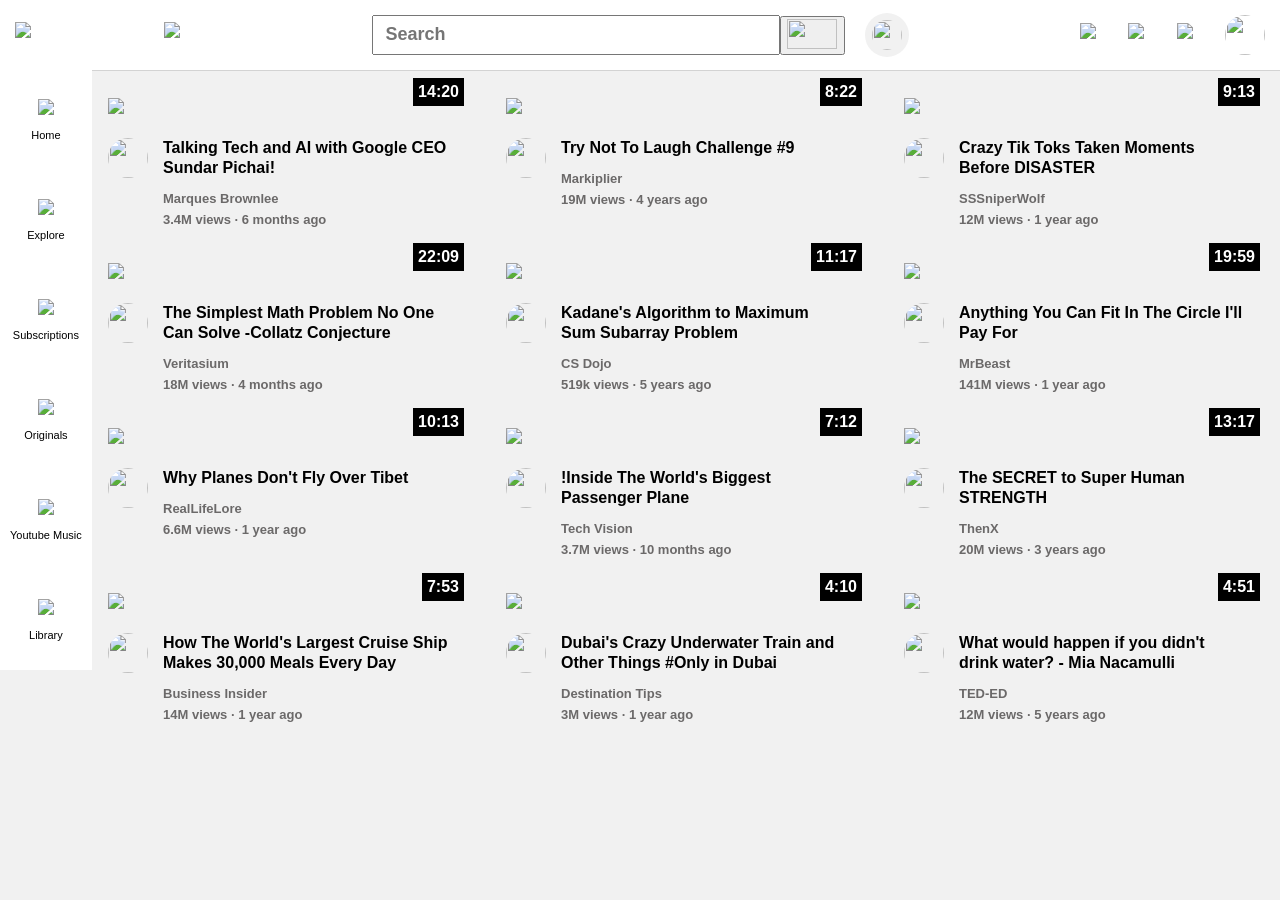
==== index.html @ f7332080 "Rename youtube2.html to index.html" ====
<!DOCTYPE html>
<html>
    <head>
        <title>Youtube.com clone</title>
        <style>
            body{
                font-family: Arial, Helvetica, sans-serif;
                padding-top:90px;
                background-color: rgb(241, 241, 241);
                padding-left: 70px;
            }
            .thumbnails{
               width:100%;
            }
            .profile_pic{
                height:40px;
                width:40px;
                border-radius: 20px;
            }
            .video_info{
                display: grid;
                grid-template-columns: 40px 300px;
                margin-top: 20px;
            }
            .video_preview{
                display: grid;
                grid-template-columns: 1fr 1fr 1fr ;
            }
            .video{
                margin-left: 30px;
                margin-right: 0;
                margin-bottom: 30px;
            }
            .video_title{
                margin-left: 15px;
            }
            .title{
                font-weight: 600;
                font-size: 16px;
                margin-bottom: 13px;
                line-height: 20px;
            }
            .author, .views{
                font-size: 13px;
                color: rgb(107, 105, 105);
                margin-bottom: 6px;
                font-weight: 600;
            }
            .header{
                height:70px;
                z-index: 100;
                display:flex;
                justify-content: space-between;
                align-items: center;
                background-color: white;
                position: fixed;
                top:0;
                left:0;
                right:0;
                border-bottom: 1px solid lightgray;
            }
            .left_section{
                width:180px;
                display: flex;
                justify-content: space-between;
                align-items: center;
                flex-direction: row;
                margin-right: 70px;
                flex-shrink: 0;
            }
            .hamburger{
                height:26px;
                margin-left: 15px;
            }
            .ytlogo{
                height:26px;
            }
            .middle_section{
                flex:1;
            }
            .search_bar{
                display: flex;
                justify-content: center;
                align-items: center;
            }
            .search{
                flex:1;
                width:0px;
                max-width:400px;
                height:34px;
            }
            .search::placeholder{
                padding-left: 10px;
                font-weight: bold;
                font-size: 18px;
            }
            .search_logo{
                height:30px;
                width:50px;
                margin-left: -1px;
            }
            .voice_search{
                height:30px;
                width:30px;
                padding: 7px;
                background-color: rgb(241, 241, 241);
                border:none;
                border-radius: 35px;
                margin-left:20px;
                cursor: pointer;
            }
            .voice_search:active{
                opacity:0.6;
            }
            .right_section{
                width:200px;
                margin-left: 50px;
            }
            .right{
                display: flex;
                justify-content: space-between;
                align-items: center;
            }
            .upload{
                height:24px;
            }
            .notifications{
                height:24px;
            }
            .ytapps{
                height:24px;
            }
            .my_profile{
                height:40px;
                width:40px;
                border-radius: 25px;
                margin-right: 15px;
            }
            .leftbar{
                position: fixed;
                top:70px;
                bottom: 0;
                left: 0;
                z-index: 200;
            }
            .a1{
                height:80px;
                padding:10px;
                background-color: white;
                display: flex;
                flex-direction: column;
                justify-content: center;
                align-items: center;
            }
            .a1:hover{
                background-color: rgb(185, 185, 185);
                cursor: pointer;
            }
            .a1 img{
                height:30px;
            }
            .a1 p{
                font-size: 11px;
                margin-top: 0;
                margin-bottom: 0;
            }
            .timer{
                position:relative;
            }
            .time{
                position: absolute;
                background-color: black;
                color: white;
                bottom:12px;
                font-weight: bold;
                padding:5px;
                right:12px;
            }
        </style>
    </head>
    <body>

        <div class="leftbar">
            <div class="a1">
                <img src="icons/home.svg">
                <p>Home</p>
            </div>
            <div class="a1">
                <img src="icons/explore.svg">
                <p>Explore</p>
            </div>
            <div class="a1">
                <img src="icons/subscriptions.svg">
                <p>Subscriptions</p>
            </div>
            <div class="a1">
                <img src="icons/originals.svg">
                <p>Originals</p>
            </div>
            <div class="a1">
                <img src="icons/youtube-music.svg">
                <p>Youtube Music</p>
            </div>
            <div class="a1">
                <img src="icons/library.svg">
                <p>Library</p>
            </div>
        </div>



        <div class="header">
            <div class="left_section">
                <img src="icons/hamburger-menu.svg" class="hamburger">
                <img src="icons/youtube-logo.svg" class="ytlogo">
            </div>
            <div class="middle_section">
                <div class="search_bar">
                <input type="text" placeholder="Search" class="search">   
                <button>
                    <img src="icons/search.svg" class="search_logo">
                </button>
                <img src="icons/voice-search-icon.svg" class="voice_search">
                </div>
                
            </div>
            <div class="right_section">
                <div class="right">
                <img src="icons/upload.svg" class="upload">
                <img src="icons/youtube-apps.svg" class="ytapps">
                <img src="icons/notifications.svg" class="notifications">
                <img src="channel_images/my-channel.jpeg" class="my_profile">
                </div>
            </div>
        </div>



        <div class="video_preview">
            <div class="video">
                <div class="timer">
                <img src="thumbnails/thumbnail-1.webp" class="thumbnails">
                <div class="time">14:20</div>
                </div>
                <div class="video_info">
                <div>
                    <img src="channel_images/channel-1.jpeg" class="profile_pic">
                </div>
                <div class="video_title">
                    <div class="title">Talking Tech and AI with Google CEO Sundar Pichai!</div>
                    <div class="author">Marques Brownlee</div>
                    <div class="views">3.4M views &#183; 6 months ago</div>
                </div>
                </div>
            </div>



            <div class="video">
                <div class="timer">
                    <img src="thumbnails/thumbnail-2.webp" class="thumbnails">
                    <div class="time">8:22</div>
                </div>
                <div class="video_info">
                <div>
                    <img src="channel_images/channel-2.jpeg" class="profile_pic">
                </div>
                <div class="video_title">
                    <div class="title">Try Not To Laugh Challenge #9</div>
                    <div class="author">Markiplier</div>
                    <div class="views">19M views &#183; 4 years ago</div>
                </div>
                </div>
            </div>

            <div class="video">
                <div class="timer">
                    <img src="thumbnails/thumbnail-3.webp" class="thumbnails">
                    <div class="time">9:13</div>
                </div>
                <div class="video_info">
                <div>
                    <img src="channel_images/channel-3.jpeg" class="profile_pic">
                </div>
                <div class="video_title">
                    <div class="title">Crazy Tik Toks Taken Moments Before DISASTER</div>
                    <div class="author">SSSniperWolf</div>
                    <div class="views">12M views &#183; 1 year ago</div>
                </div>
                </div>
            </div>


            <div class="video">
                <div class="timer">
                    <img src="thumbnails/thumbnail-4.webp" class="thumbnails">
                    <div class="time">22:09</div>
                </div>
                <div class="video_info">
                <div>
                    <img src="channel_images/channel-4.jpeg" class="profile_pic">
                </div>
                <div class="video_title">
                    <div class="title">The Simplest Math Problem No One Can Solve -Collatz Conjecture</div>
                    <div class="author">Veritasium</div>
                    <div class="views">18M views &#183; 4 months ago</div>
                </div>
                </div>
            </div>


            <div class="video">
                <div class="timer">
                    <img src="thumbnails/thumbnail-5.webp" class="thumbnails">
                    <div class="time">11:17</div>
                </div>
                <div class="video_info">
                <div>
                    <img src="channel_images/channel-5.jpeg" class="profile_pic">
                </div>
                <div class="video_title">
                    <div class="title">Kadane's Algorithm to Maximum Sum Subarray Problem</div>
                    <div class="author">CS Dojo</div>
                    <div class="views">519k views &#183; 5 years ago</div>
                </div>
                </div>
            </div>
            
            
            <div class="video">
                <div class="timer">
                    <img src="thumbnails/thumbnail-6.webp" class="thumbnails">
                    <div class="time">19:59</div>
                </div>
                <div class="video_info">
                <div>
                    <img src="channel_images/channel-6.jpeg" class="profile_pic">
                </div>
                <div class="video_title">
                    <div class="title">Anything You Can Fit In The Circle I'll Pay For</div>
                    <div class="author">MrBeast</div>
                    <div class="views">141M views &#183; 1 year ago</div>
                </div>
                </div>
            </div>


            <div class="video">
                <div class="timer">
                    <img src="thumbnails/thumbnail-7.webp" class="thumbnails">
                    <div class="time">10:13</div>
                </div>
                <div class="video_info">
                <div>
                    <img src="channel_images/channel-7.jpeg" class="profile_pic">
                </div>
                <div class="video_title">
                    <div class="title">Why Planes Don't Fly Over Tibet</div>
                    <div class="author">RealLifeLore</div>
                    <div class="views">6.6M views &#183; 1 year ago</div>
                </div>
                </div>
            </div>


            <div class="video">
                <div class="timer">
                    <img src="thumbnails/thumbnail-8.webp" class="thumbnails">
                    <div class="time">7:12</div>
                </div>
                <div class="video_info">
                <div>
                    <img src="channel_images/channel-8.jpeg" class="profile_pic">
                </div>
                <div class="video_title">
                    <div class="title">!Inside The World's Biggest Passenger Plane</div>
                    <div class="author">Tech Vision</div>
                    <div class="views">3.7M views &#183; 10 months ago</div>
                </div>
                </div>
            </div>

            <div class="video">
                <div class="timer">
                    <img src="thumbnails/thumbnail-9.webp" class="thumbnails">
                    <div class="time">13:17</div>
                </div>
                <div class="video_info">
                <div>
                    <img src="channel_images/channel-9.jpeg" class="profile_pic">
                </div>
                <div class="video_title">
                    <div class="title">The SECRET to Super Human STRENGTH</div>
                    <div class="author">ThenX</div>
                    <div class="views">20M views &#183; 3 years ago</div>
                </div>
                </div>
            </div>


            <div class="video">
                <div class="timer">
                    <img src="thumbnails/thumbnail-10.webp" class="thumbnails">
                    <div class="time">7:53</div>
                </div>
                <div class="video_info">
                <div>
                    <img src="channel_images/channel-10.jpeg" class="profile_pic">
                </div>
                <div class="video_title">
                    <div class="title">How The World's Largest Cruise Ship Makes 30,000 Meals Every Day</div>
                    <div class="author">Business Insider</div>
                    <div class="views">14M views &#183; 1 year ago</div>
                </div>
                </div>
            </div>


            <div class="video">
                <div class="timer">
                    <img src="thumbnails/thumbnail-11.webp" class="thumbnails">
                    <div class="time">4:10</div>
                </div>
                <div class="video_info">
                <div>
                    <img src="channel_images/channel-11.jpeg" class="profile_pic">
                </div>
                <div class="video_title">
                    <div class="title">Dubai's Crazy Underwater Train and Other Things #Only in Dubai </div>
                    <div class="author">Destination Tips</div>
                    <div class="views">3M views &#183; 1 year ago</div>
                </div>
                </div>
            </div>

            <div class="video">
                <div class="timer">
                    <img src="thumbnails/thumbnail-12.webp" class="thumbnails">
                    <div class="time">4:51</div>
                </div>
                <div class="video_info">
                <div>
                    <img src="channel_images/channel-12.jpeg" class="profile_pic">
                </div>
                <div class="video_title">
                    <div class="title">What would happen if you didn't drink water? - Mia Nacamulli</div>
                    <div class="author">TED-ED</div>
                    <div class="views">12M views &#183; 5 years ago</div>
                </div>
                </div>
            </div>


        </div>
    </body>
</html>
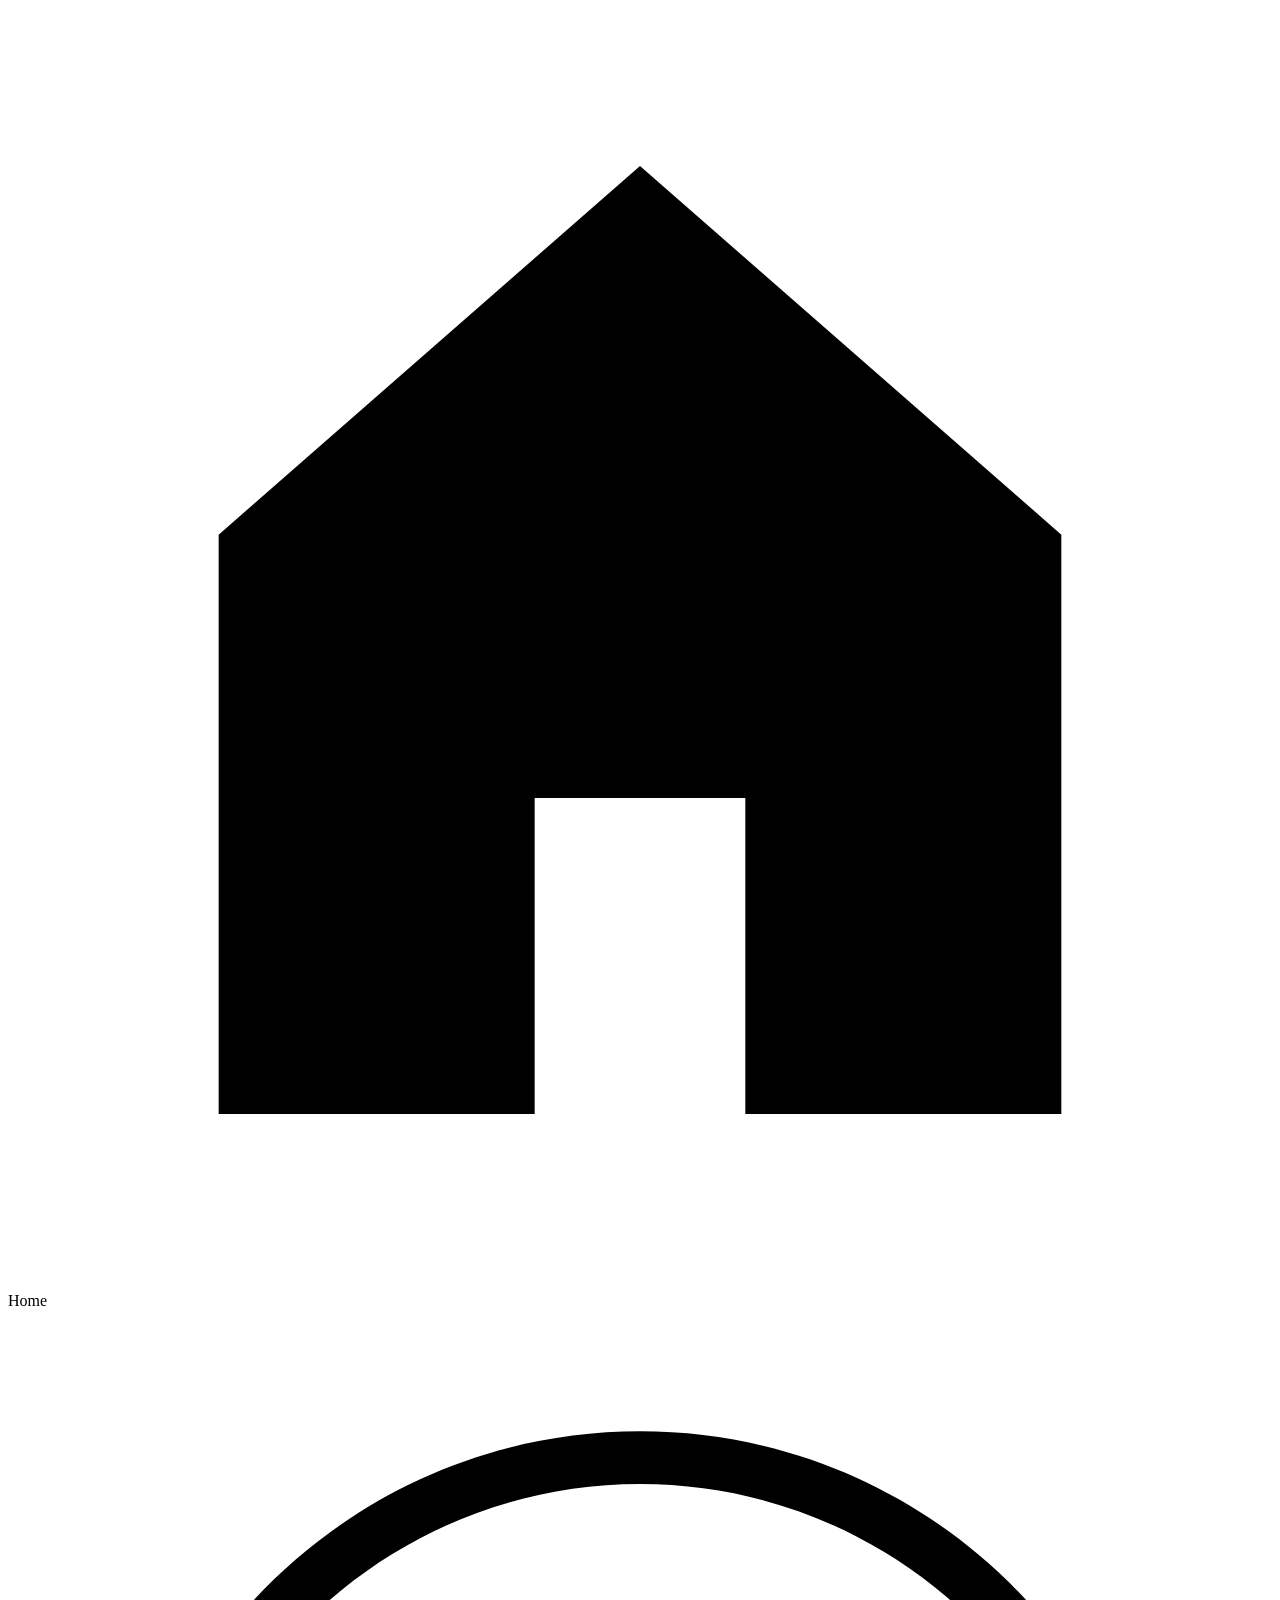
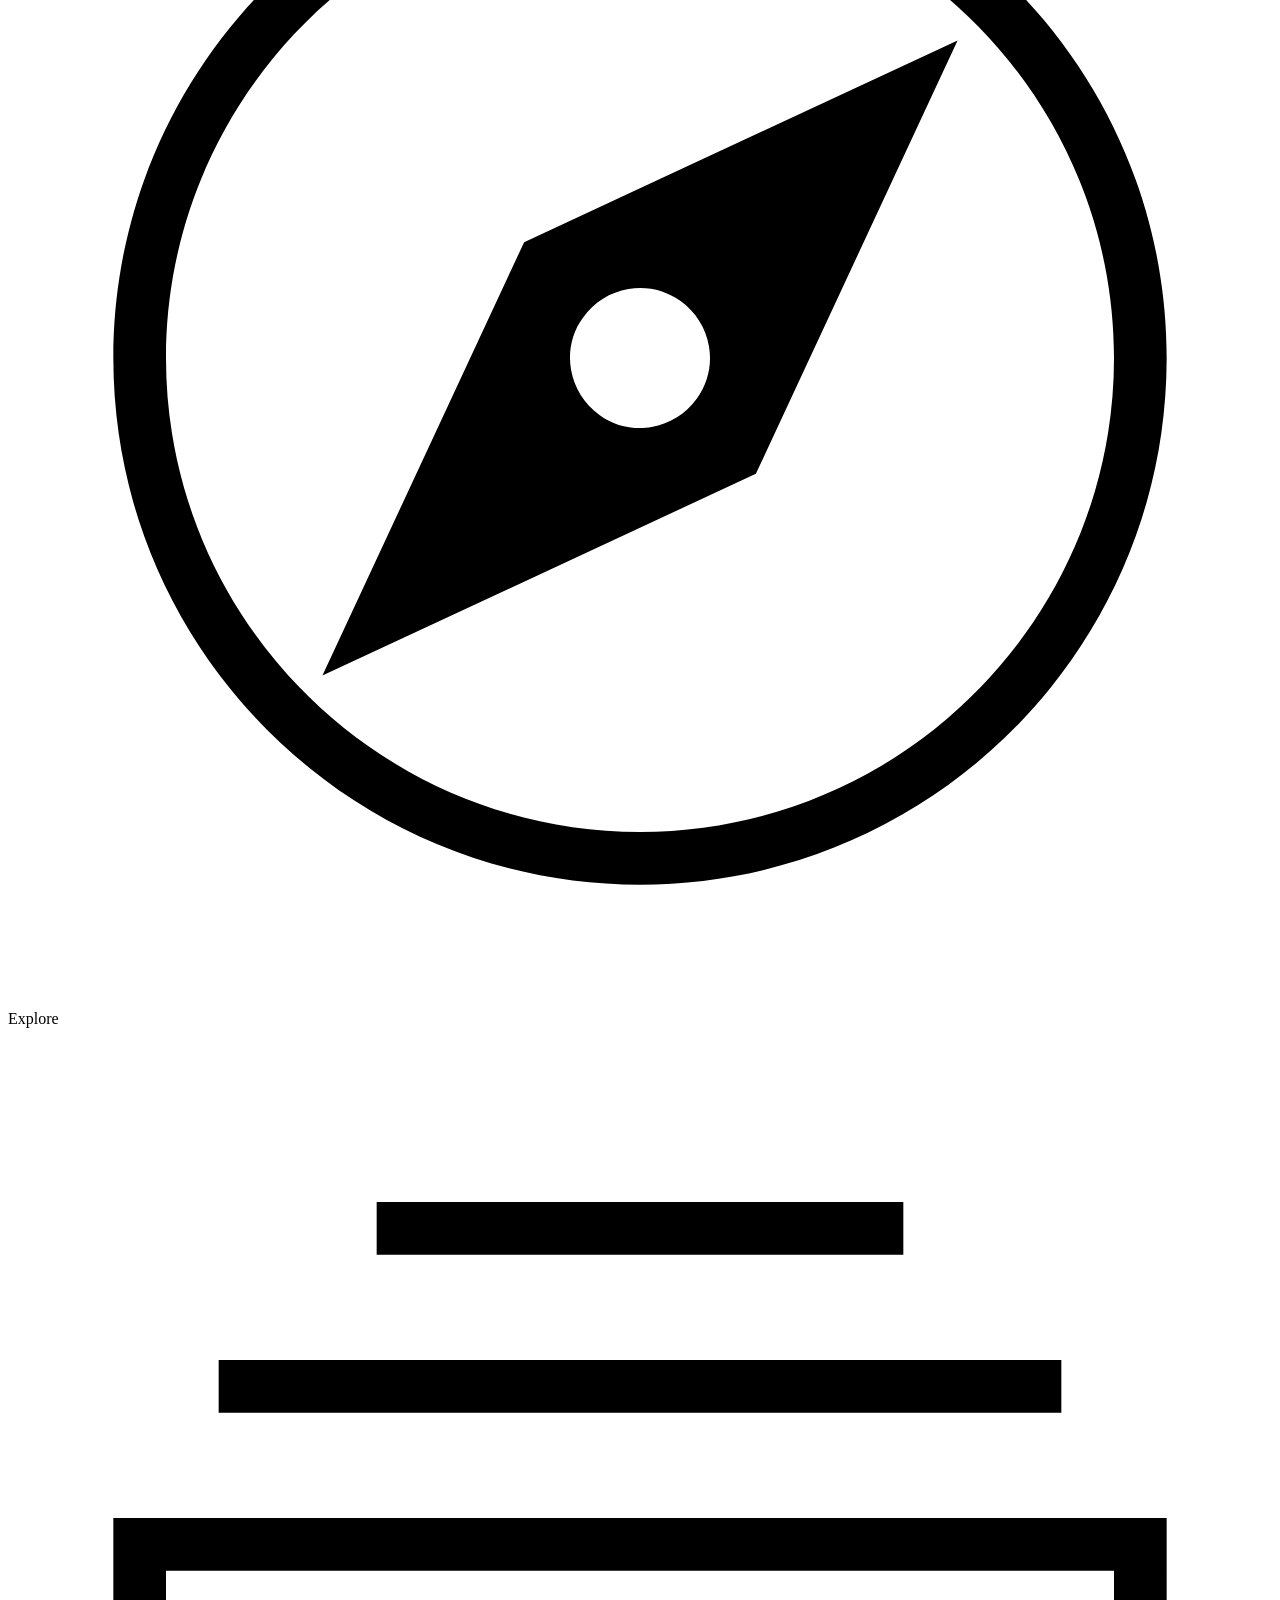
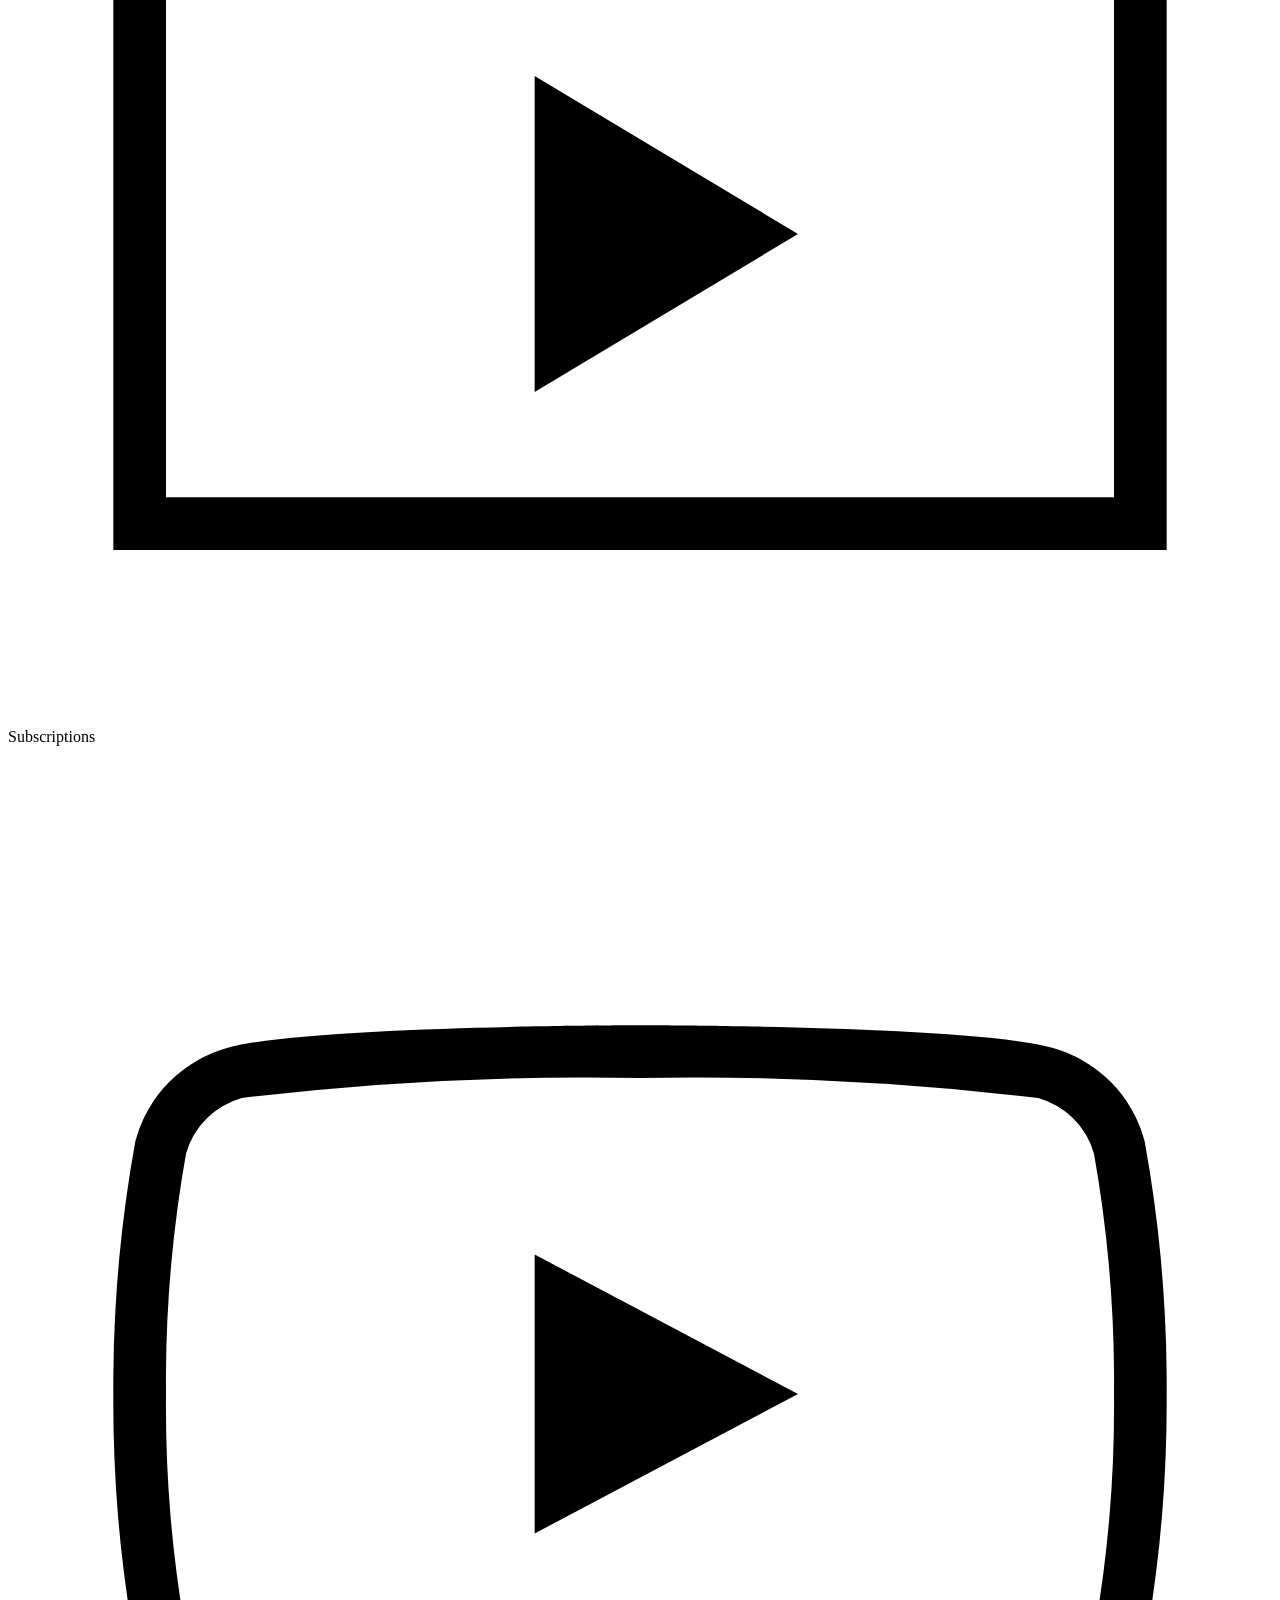
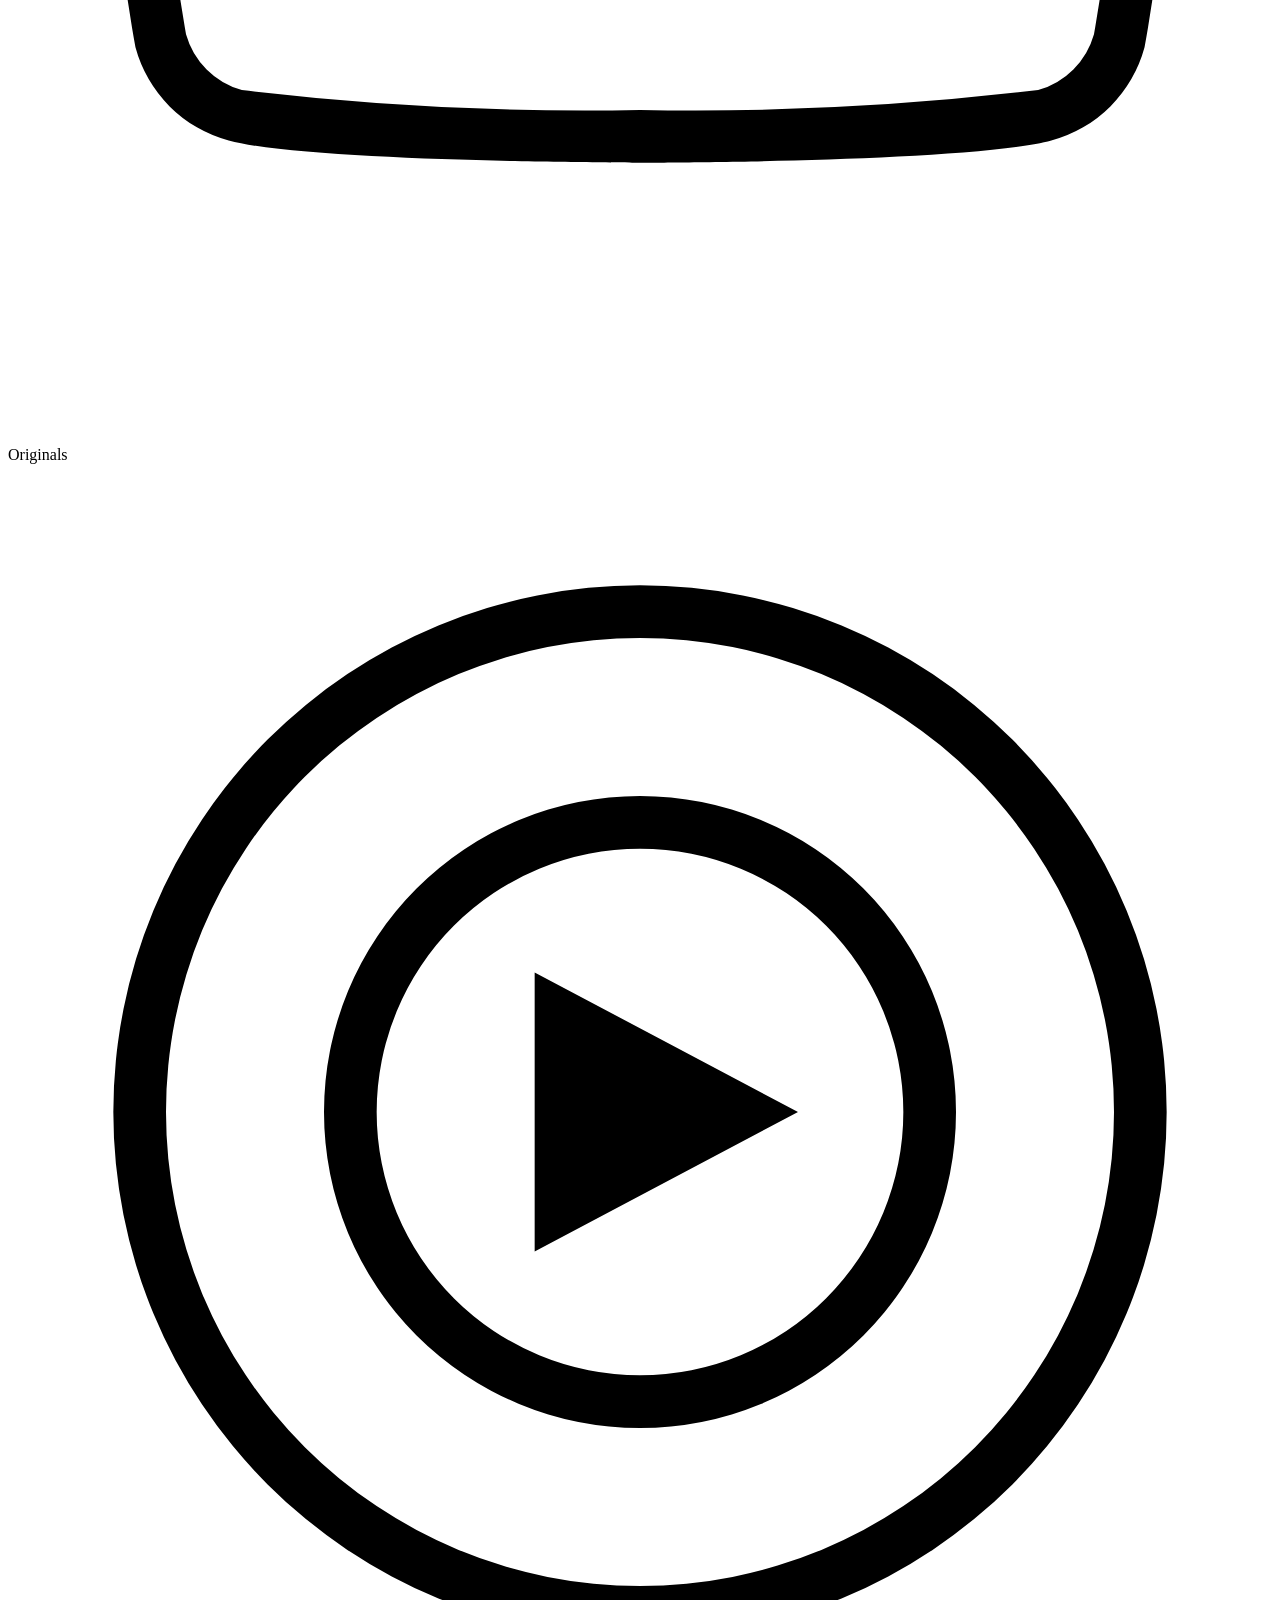
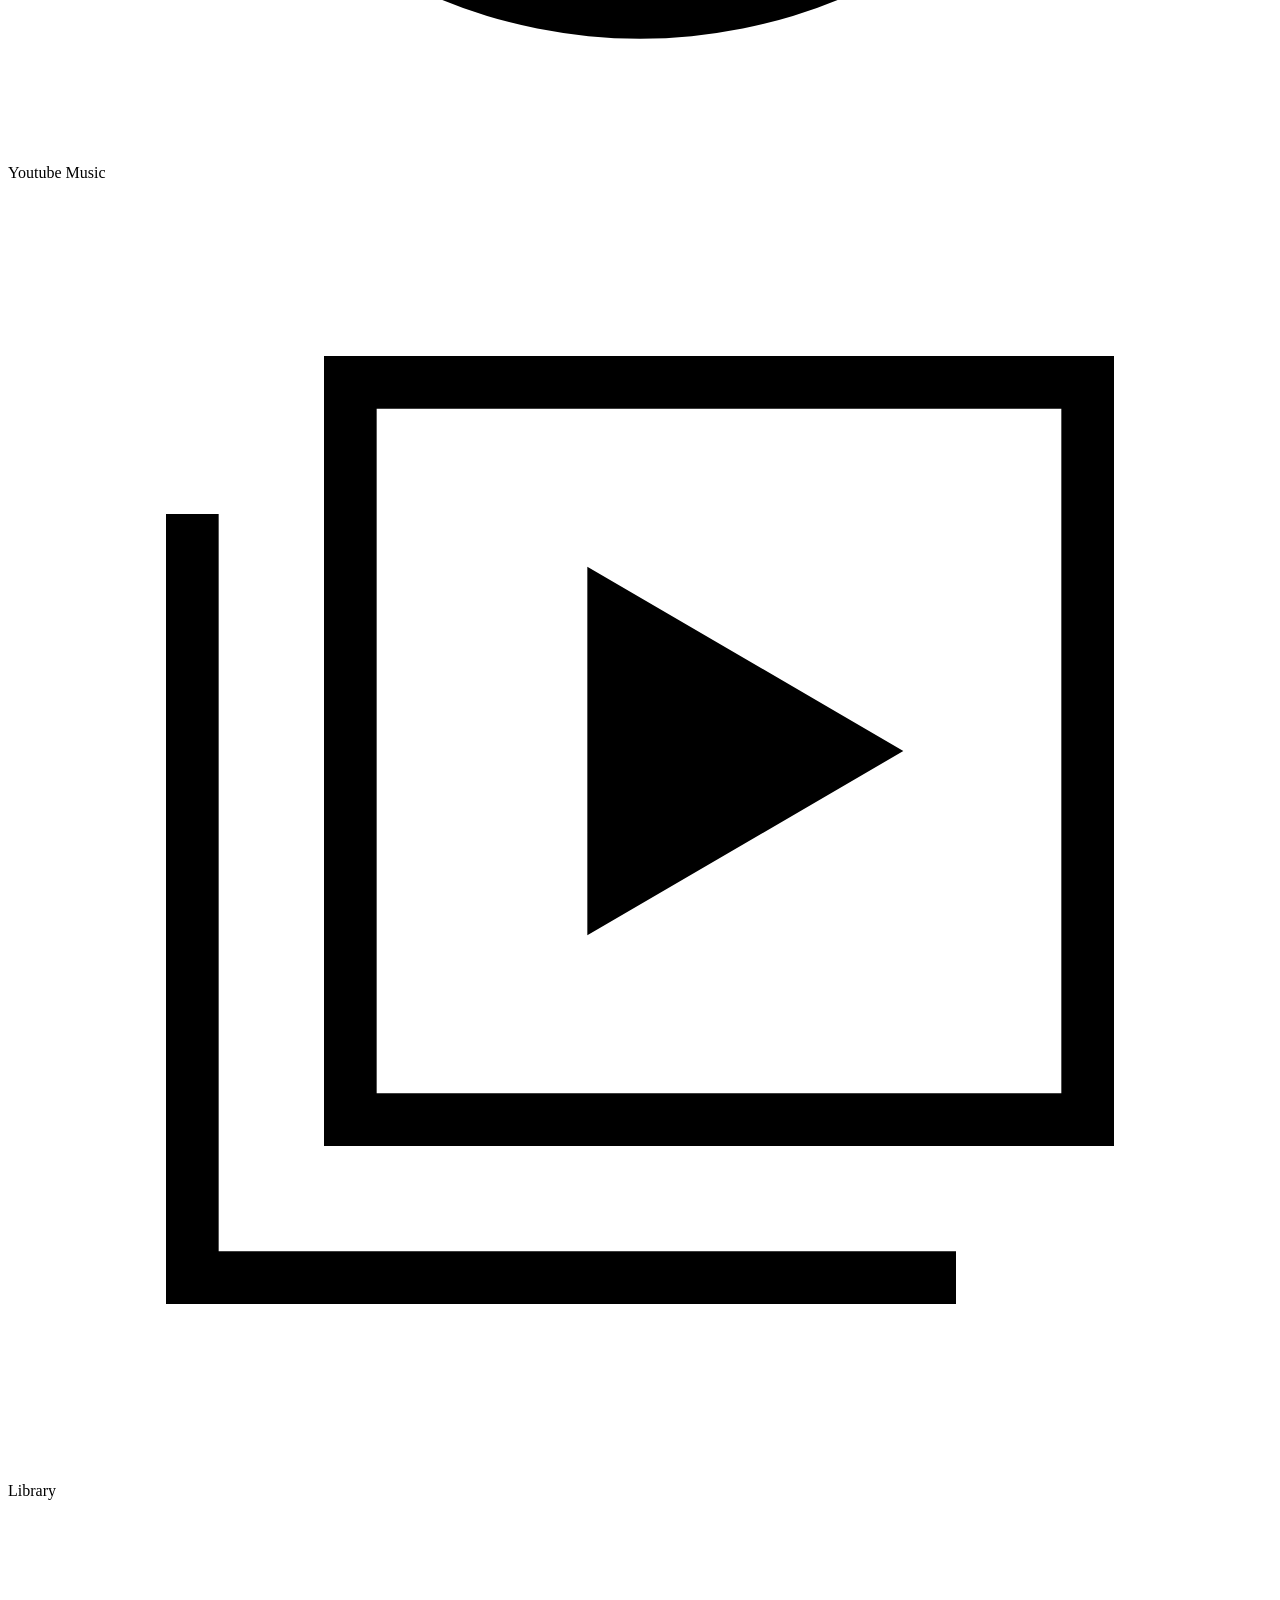
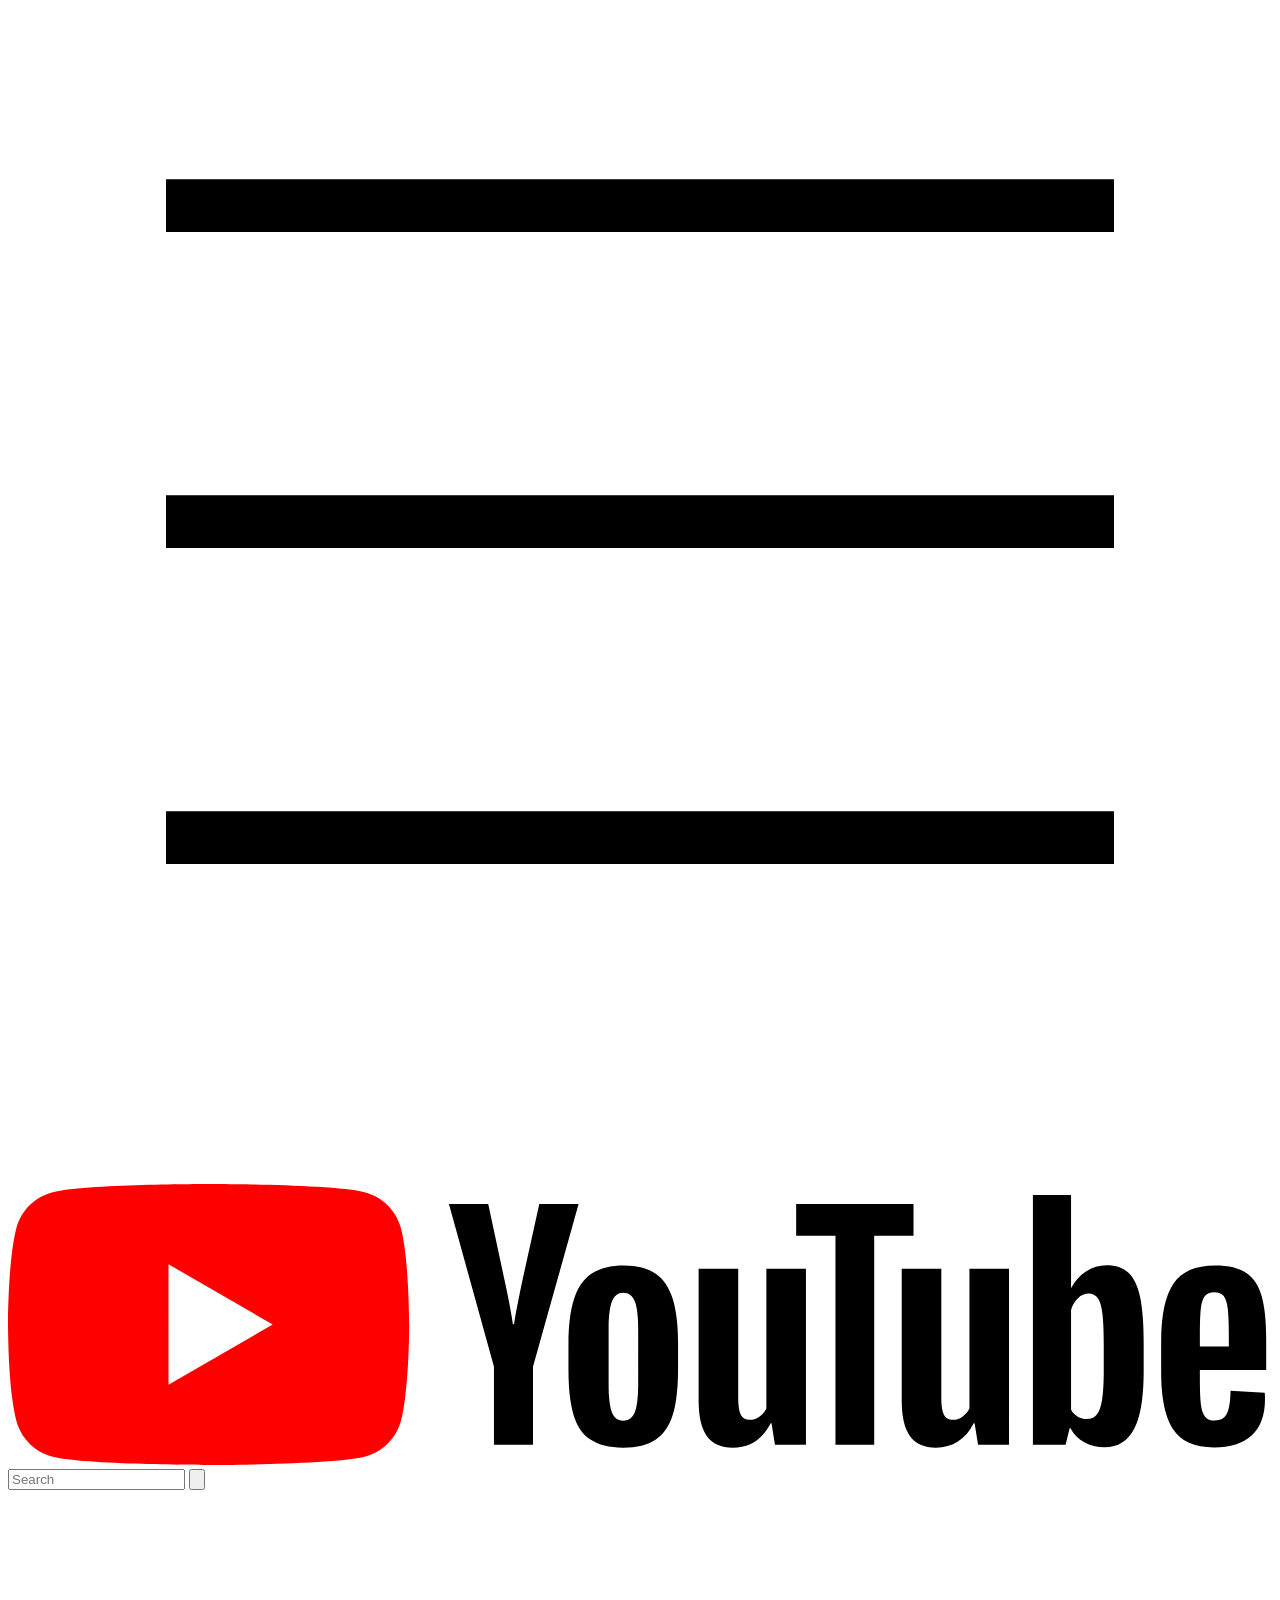
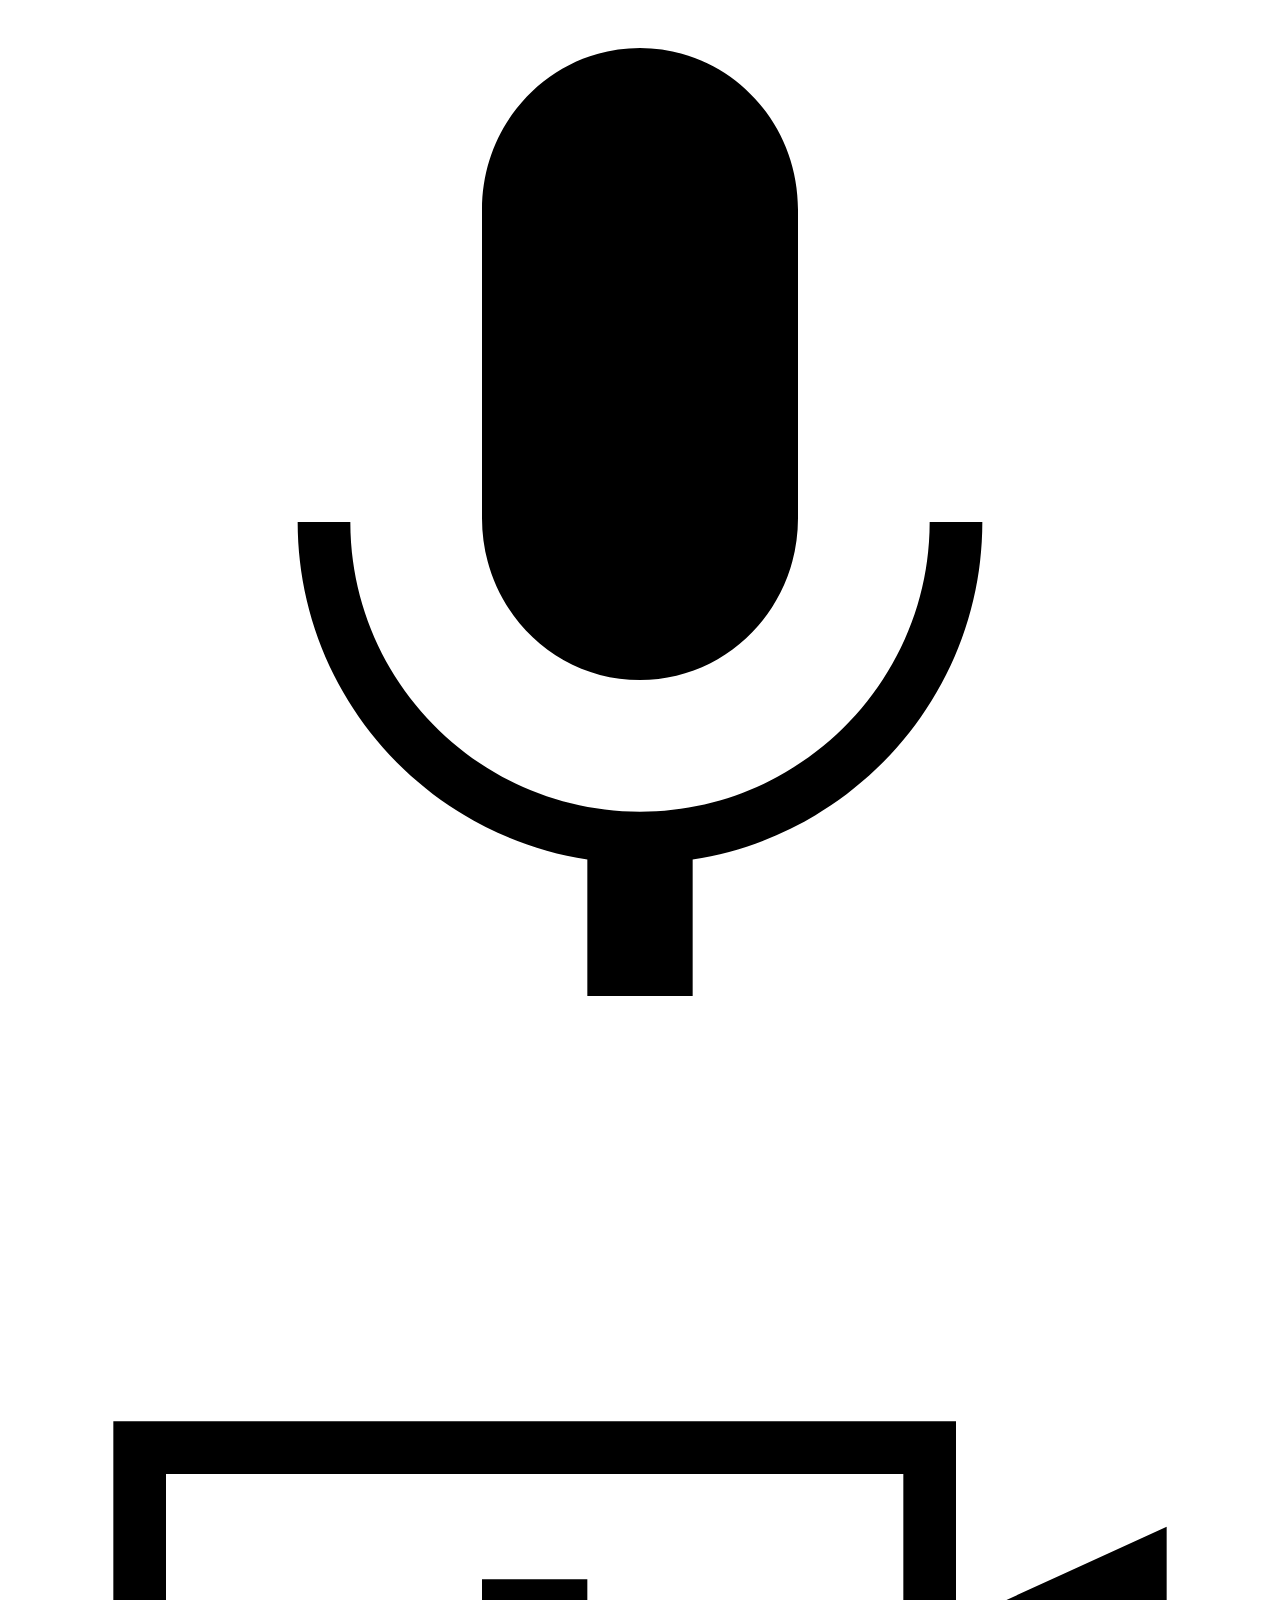
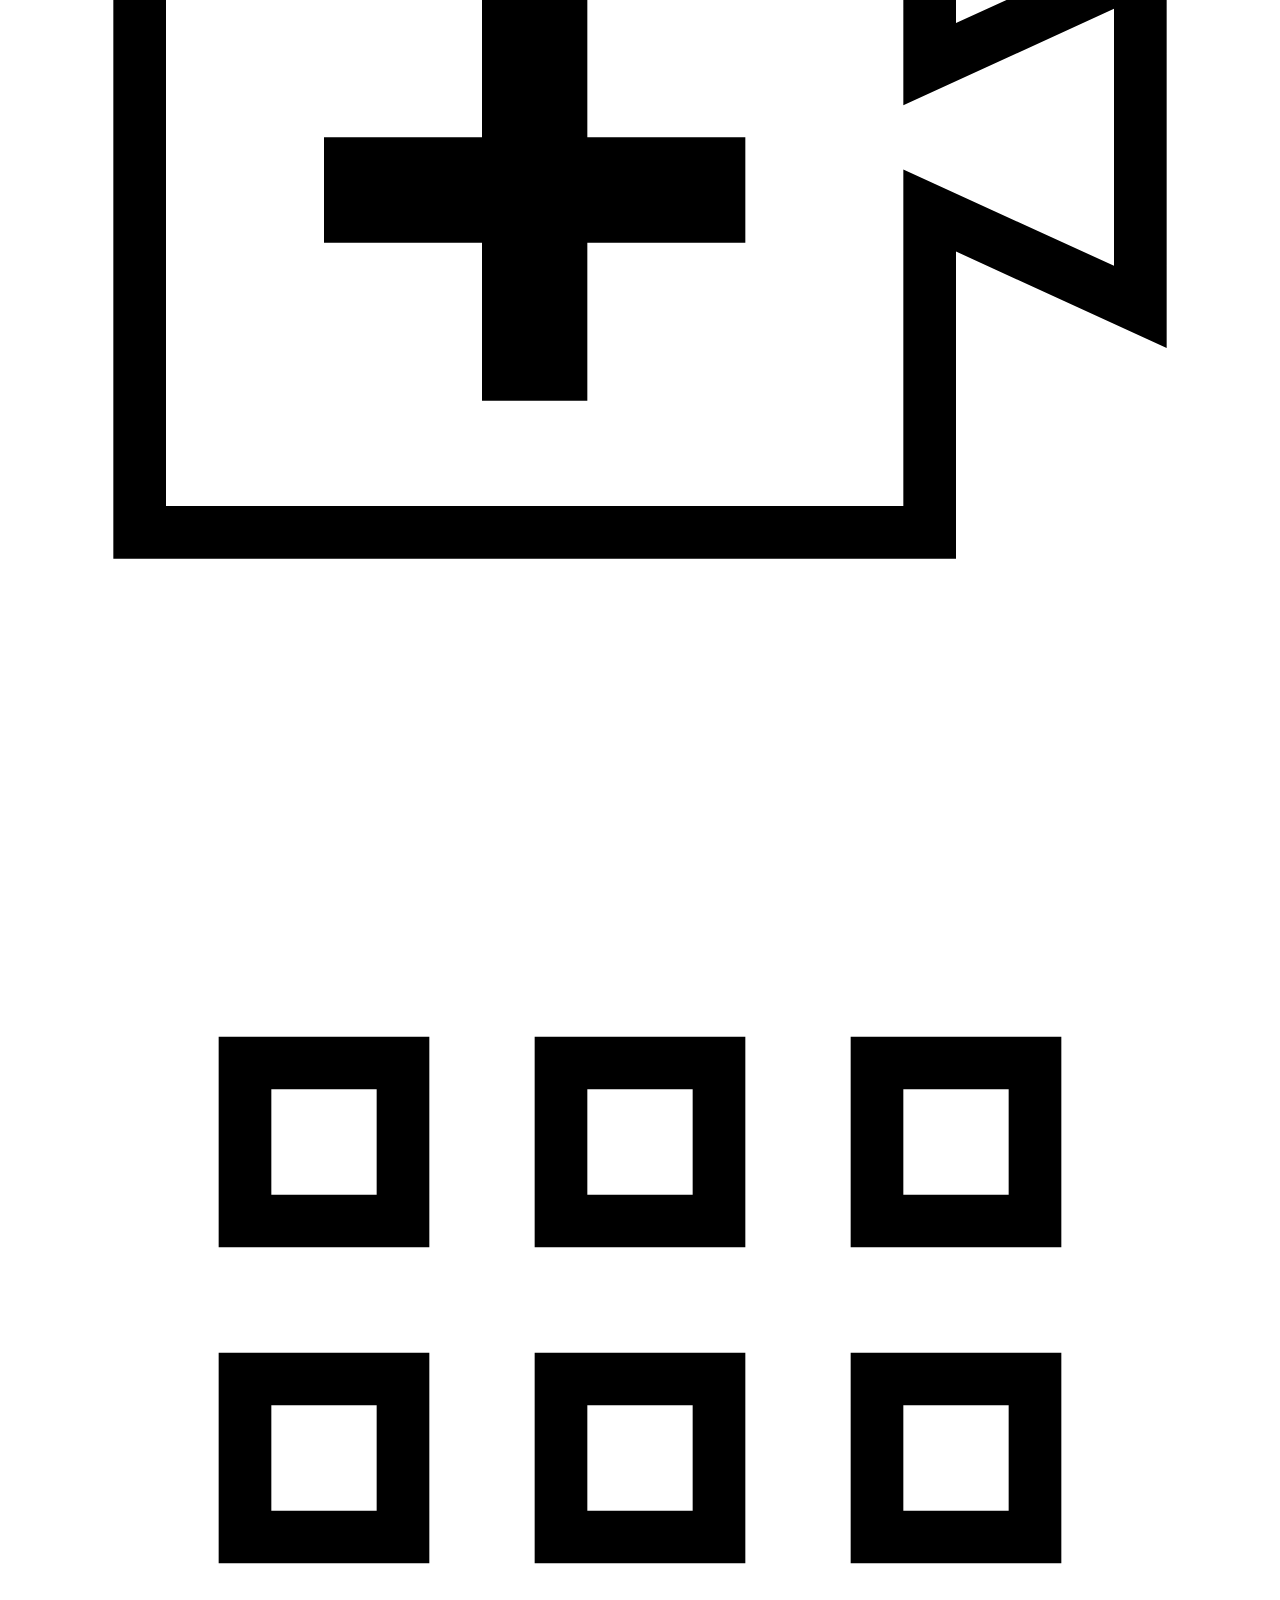
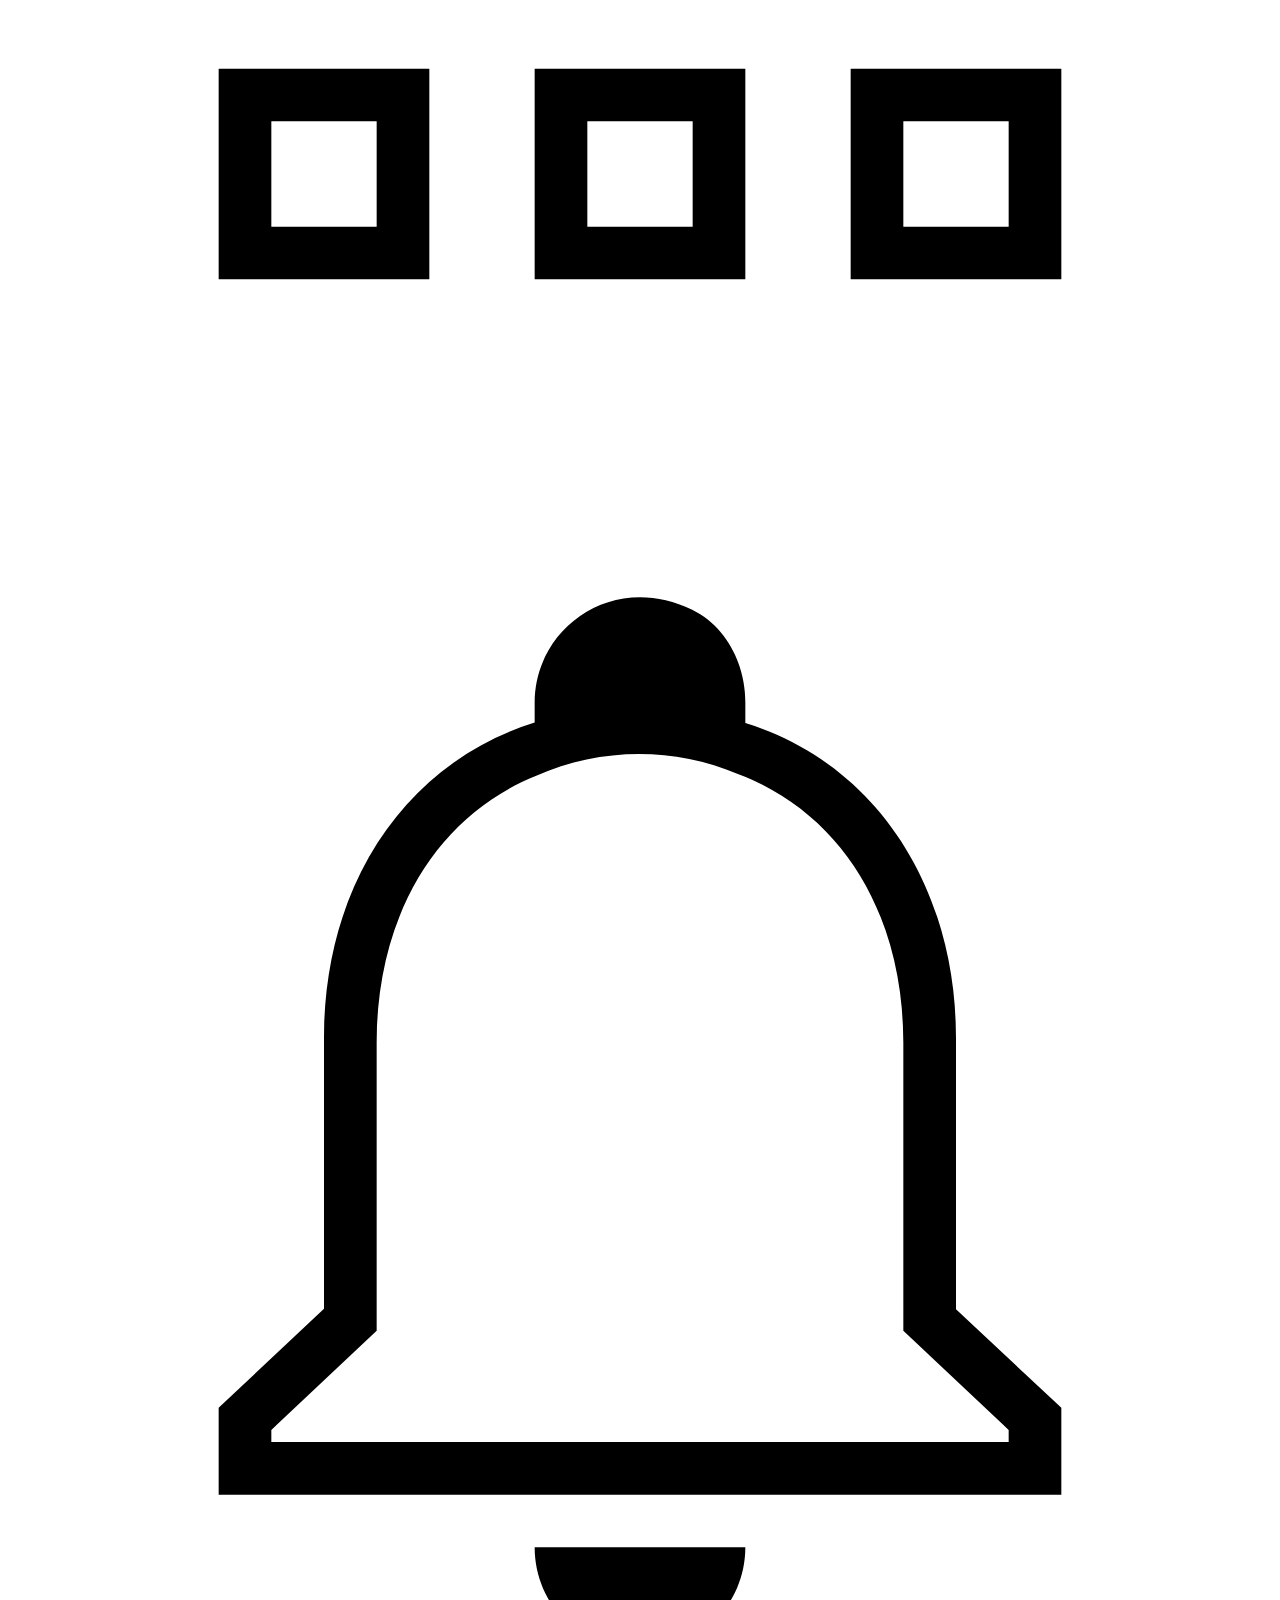
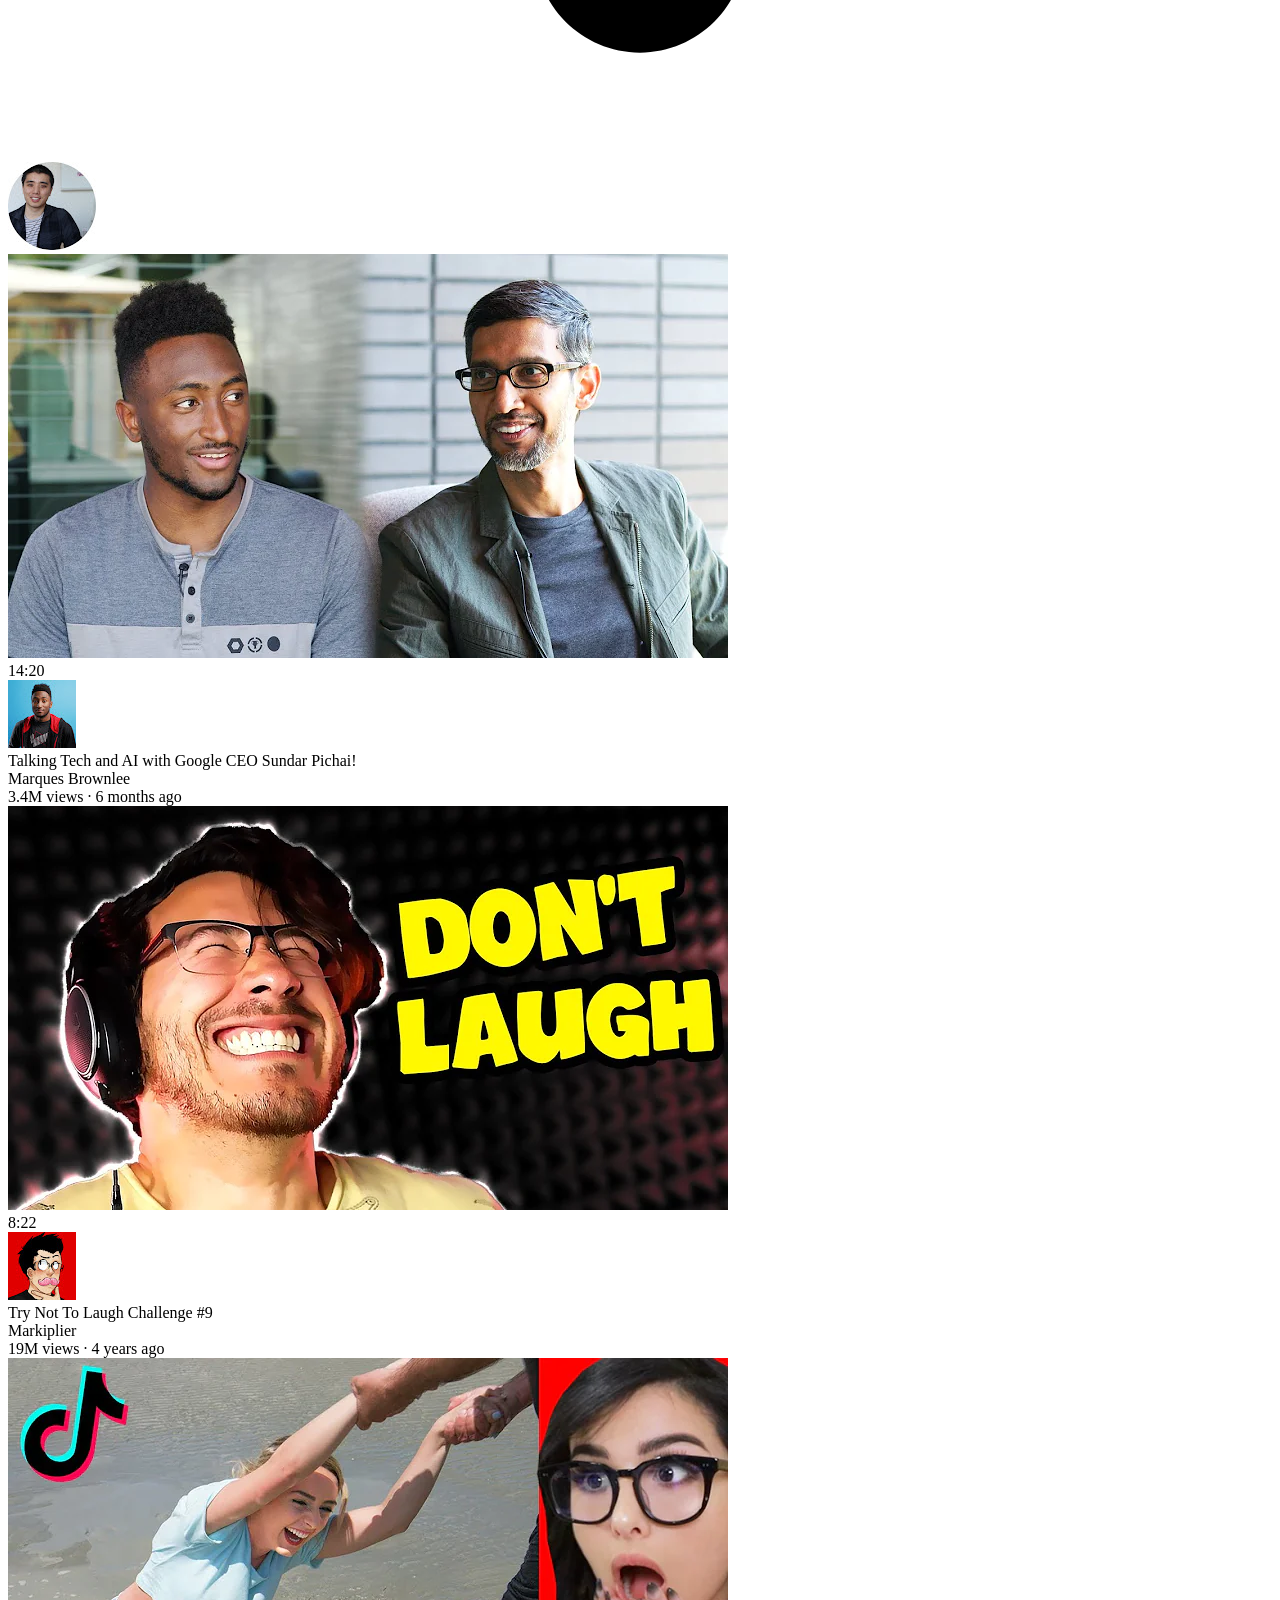
==== commit a759a7f3: "Update index.html" ====
--- a/index.html
+++ b/index.html
@@ -2,181 +2,7 @@
 <html>
     <head>
         <title>Youtube.com clone</title>
-        <style>
-            body{
-                font-family: Arial, Helvetica, sans-serif;
-                padding-top:90px;
-                background-color: rgb(241, 241, 241);
-                padding-left: 70px;
-            }
-            .thumbnails{
-               width:100%;
-            }
-            .profile_pic{
-                height:40px;
-                width:40px;
-                border-radius: 20px;
-            }
-            .video_info{
-                display: grid;
-                grid-template-columns: 40px 300px;
-                margin-top: 20px;
-            }
-            .video_preview{
-                display: grid;
-                grid-template-columns: 1fr 1fr 1fr ;
-            }
-            .video{
-                margin-left: 30px;
-                margin-right: 0;
-                margin-bottom: 30px;
-            }
-            .video_title{
-                margin-left: 15px;
-            }
-            .title{
-                font-weight: 600;
-                font-size: 16px;
-                margin-bottom: 13px;
-                line-height: 20px;
-            }
-            .author, .views{
-                font-size: 13px;
-                color: rgb(107, 105, 105);
-                margin-bottom: 6px;
-                font-weight: 600;
-            }
-            .header{
-                height:70px;
-                z-index: 100;
-                display:flex;
-                justify-content: space-between;
-                align-items: center;
-                background-color: white;
-                position: fixed;
-                top:0;
-                left:0;
-                right:0;
-                border-bottom: 1px solid lightgray;
-            }
-            .left_section{
-                width:180px;
-                display: flex;
-                justify-content: space-between;
-                align-items: center;
-                flex-direction: row;
-                margin-right: 70px;
-                flex-shrink: 0;
-            }
-            .hamburger{
-                height:26px;
-                margin-left: 15px;
-            }
-            .ytlogo{
-                height:26px;
-            }
-            .middle_section{
-                flex:1;
-            }
-            .search_bar{
-                display: flex;
-                justify-content: center;
-                align-items: center;
-            }
-            .search{
-                flex:1;
-                width:0px;
-                max-width:400px;
-                height:34px;
-            }
-            .search::placeholder{
-                padding-left: 10px;
-                font-weight: bold;
-                font-size: 18px;
-            }
-            .search_logo{
-                height:30px;
-                width:50px;
-                margin-left: -1px;
-            }
-            .voice_search{
-                height:30px;
-                width:30px;
-                padding: 7px;
-                background-color: rgb(241, 241, 241);
-                border:none;
-                border-radius: 35px;
-                margin-left:20px;
-                cursor: pointer;
-            }
-            .voice_search:active{
-                opacity:0.6;
-            }
-            .right_section{
-                width:200px;
-                margin-left: 50px;
-            }
-            .right{
-                display: flex;
-                justify-content: space-between;
-                align-items: center;
-            }
-            .upload{
-                height:24px;
-            }
-            .notifications{
-                height:24px;
-            }
-            .ytapps{
-                height:24px;
-            }
-            .my_profile{
-                height:40px;
-                width:40px;
-                border-radius: 25px;
-                margin-right: 15px;
-            }
-            .leftbar{
-                position: fixed;
-                top:70px;
-                bottom: 0;
-                left: 0;
-                z-index: 200;
-            }
-            .a1{
-                height:80px;
-                padding:10px;
-                background-color: white;
-                display: flex;
-                flex-direction: column;
-                justify-content: center;
-                align-items: center;
-            }
-            .a1:hover{
-                background-color: rgb(185, 185, 185);
-                cursor: pointer;
-            }
-            .a1 img{
-                height:30px;
-            }
-            .a1 p{
-                font-size: 11px;
-                margin-top: 0;
-                margin-bottom: 0;
-            }
-            .timer{
-                position:relative;
-            }
-            .time{
-                position: absolute;
-                background-color: black;
-                color: white;
-                bottom:12px;
-                font-weight: bold;
-                padding:5px;
-                right:12px;
-            }
-        </style>
+        <link rel="stylesheet" href ="youtube2.css">
     </head>
     <body>
 
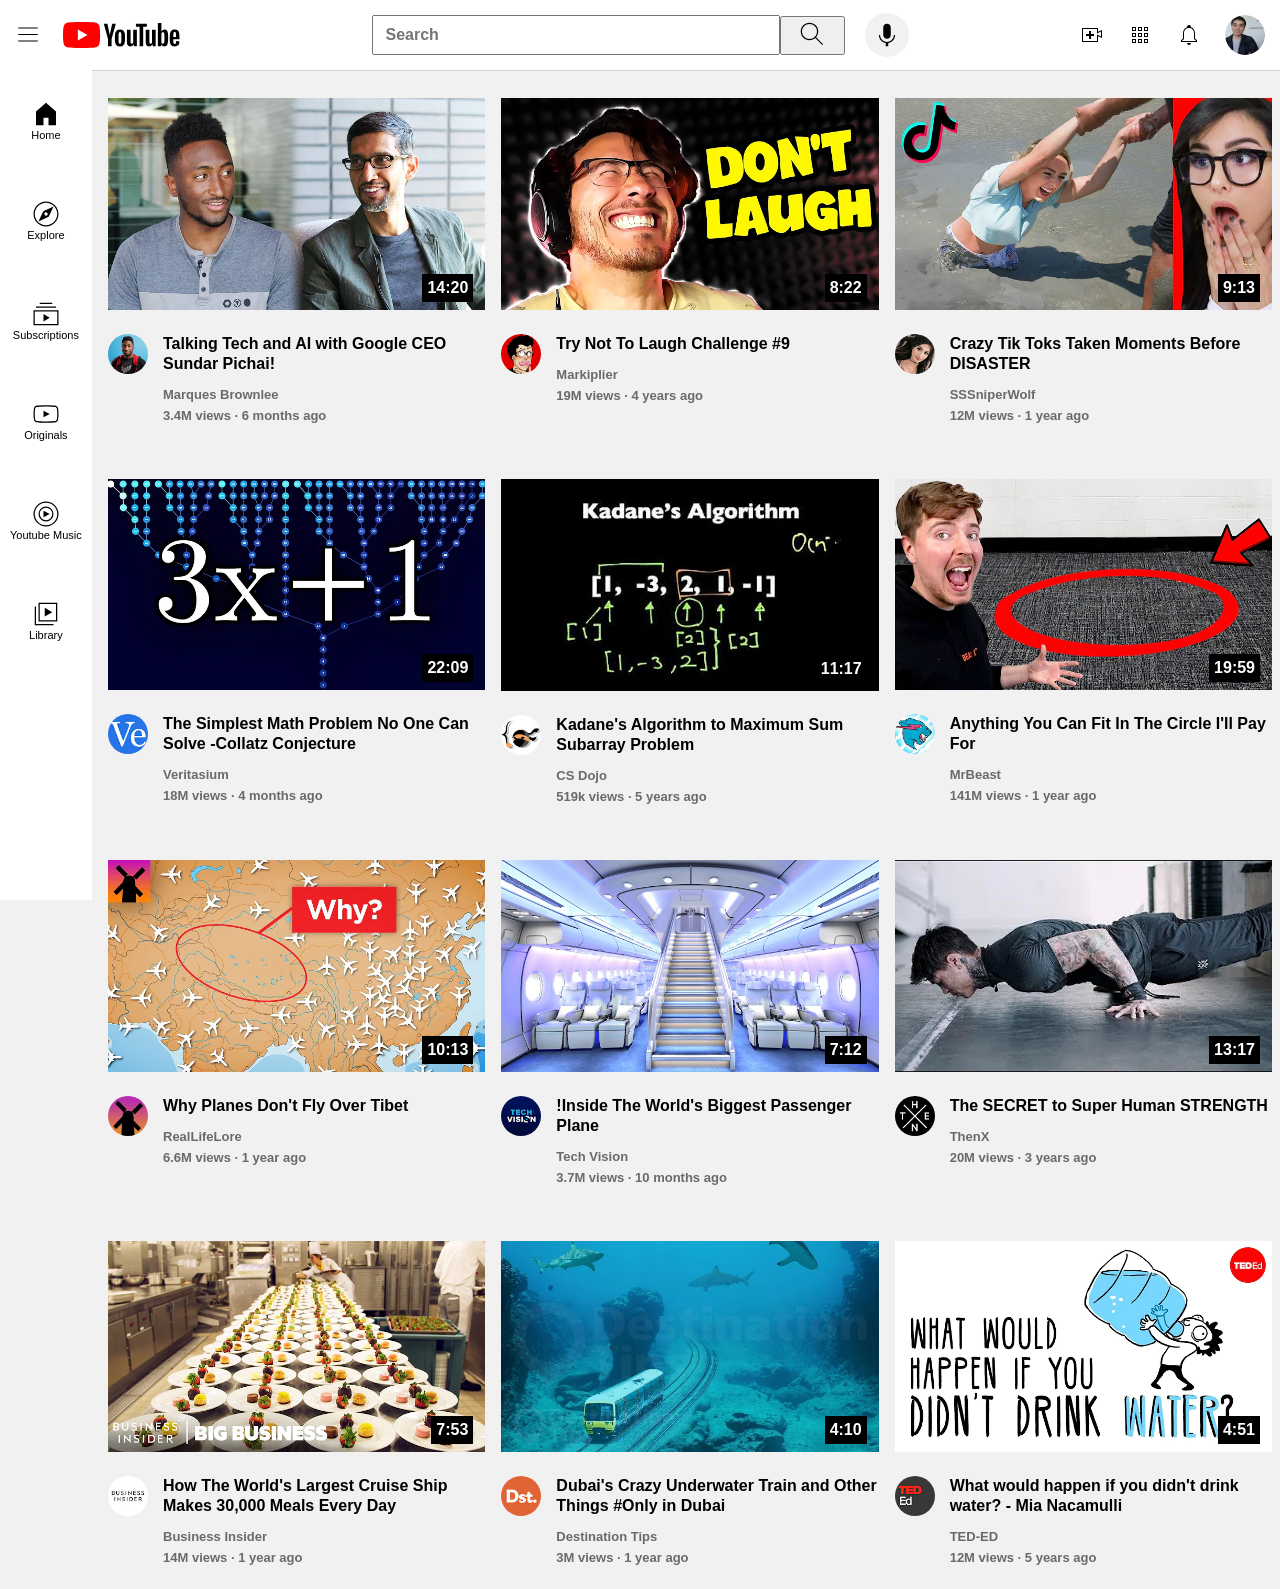
==== commit 864f1b09: "Update index.html" ====
--- a/index.html
+++ b/index.html
@@ -1,8 +1,8 @@
 <!DOCTYPE html>
 <html>
     <head>
-        <title>Youtube.com clone</title>
-        <link rel="stylesheet" href ="youtube2.css">
+        <title>Video Platform UI Project</title>
+        <link rel="stylesheet" href ="index.css">
     </head>
     <body>
 
--- a/index.css
+++ b/index.css
@@ -0,0 +1,190 @@
+ body{
+                font-family: Arial, Helvetica, sans-serif;
+                padding-top:90px;
+                background-color: rgb(241, 241, 241);
+                padding-left: 100px;
+            }
+
+            .thumbnails{
+               width:100%;
+            }
+            .profile_pic{
+                height:40px;
+                width:40px;
+                border-radius: 20px;
+            }
+            .video_info{
+                display: grid;
+                grid-template-columns: 40px 1fr;
+                margin-top: 20px;
+            }
+            .video_preview{
+                display: grid;
+                grid-template-columns: 1fr 1fr 1fr ;
+                column-gap: 16px;
+                row-gap:40px;
+            }
+            
+            @media (max-width: 750px){
+                .video_preview {
+                    grid-template-columns: 1fr 1fr;
+                }
+            }
+
+            
+
+            @media  (min-width: 751px) and (max-width:999px){
+                .video_preview{
+                    grid-template-columns: 1fr 1fr 1fr;
+                }
+            }
+            .video{
+                margin-left: 0;
+                margin-bottom: 10px;
+            }
+            .video_title{
+                margin-left: 15px;
+            }
+            .title{
+                font-weight: 600;
+                font-size: 16px;
+                margin-bottom: 13px;
+                line-height: 20px;
+            }
+            .author, .views{
+                font-size: 13px;
+                color: rgb(107, 105, 105);
+                margin-bottom: 6px;
+                font-weight: 600;
+            }
+            .header{
+                height:70px;
+                z-index: 100;
+                display:flex;
+                justify-content: space-between;
+                align-items: center;
+                background-color: white;
+                position: fixed;
+                top:0;
+                left:0;
+                right:0;
+                border-bottom: 1px solid lightgray;
+            }
+            .left_section{
+                width:180px;
+                display: flex;
+                justify-content: space-between;
+                align-items: center;
+                flex-direction: row;
+                margin-right: 70px;
+                flex-shrink: 0;
+            }
+            .hamburger{
+                height:26px;
+                margin-left: 15px;
+            }
+            .ytlogo{
+                height:26px;
+            }
+            .middle_section{
+                flex:1;
+            }
+            .search_bar{
+                display: flex;
+                justify-content: center;
+                align-items: center;
+            }
+            .search{
+                flex:1;
+                width:0px;
+                max-width:400px;
+                height:34px;
+            }
+            .search::placeholder{
+                padding-left: 10px;
+                font-weight: bold;
+                font-size: 16px;
+            }
+            .search_logo{
+                height:30px;
+                width:50px;
+                margin-left: -1px;
+            }
+            .voice_search{
+                height:30px;
+                width:30px;
+                padding: 7px;
+                background-color: rgb(241, 241, 241);
+                border:none;
+                border-radius: 35px;
+                margin-left:20px;
+                cursor: pointer;
+            }
+            .voice_search:active{
+                opacity:0.6;
+            }
+            .right_section{
+                width:200px;
+                margin-left: 50px;
+            }
+            .right{
+                display: flex;
+                justify-content: space-between;
+                align-items: center;
+            }
+            .upload{
+                height:24px;
+            }
+            .notifications{
+                height:24px;
+            }
+            .ytapps{
+                height:24px;
+            }
+            .my_profile{
+                height:40px;
+                width:40px;
+                border-radius: 25px;
+                margin-right: 15px;
+            }
+            .leftbar{
+                position: fixed;
+                top:70px;
+                bottom: 0;
+                left: 0;
+                z-index: 200;
+                background-color: white;
+            }
+            .a1{
+                height:80px;
+                padding:10px;
+                background-color: white;
+                display: flex;
+                flex-direction: column;
+                justify-content: center;
+                align-items: center;
+            }
+            .a1:hover{
+                background-color: rgb(185, 185, 185);
+                cursor: pointer;
+            }
+            .a1 img{
+                height:30px;
+            }
+            .a1 p{
+                font-size: 11px;
+                margin-top: 0;
+                margin-bottom: 0;
+            }
+            .timer{
+                position:relative;
+            }
+            .time{
+                position: absolute;
+                background-color: black;
+                color: white;
+                bottom:12px;
+                font-weight: bold;
+                padding:5px;
+                right:12px;
+            }
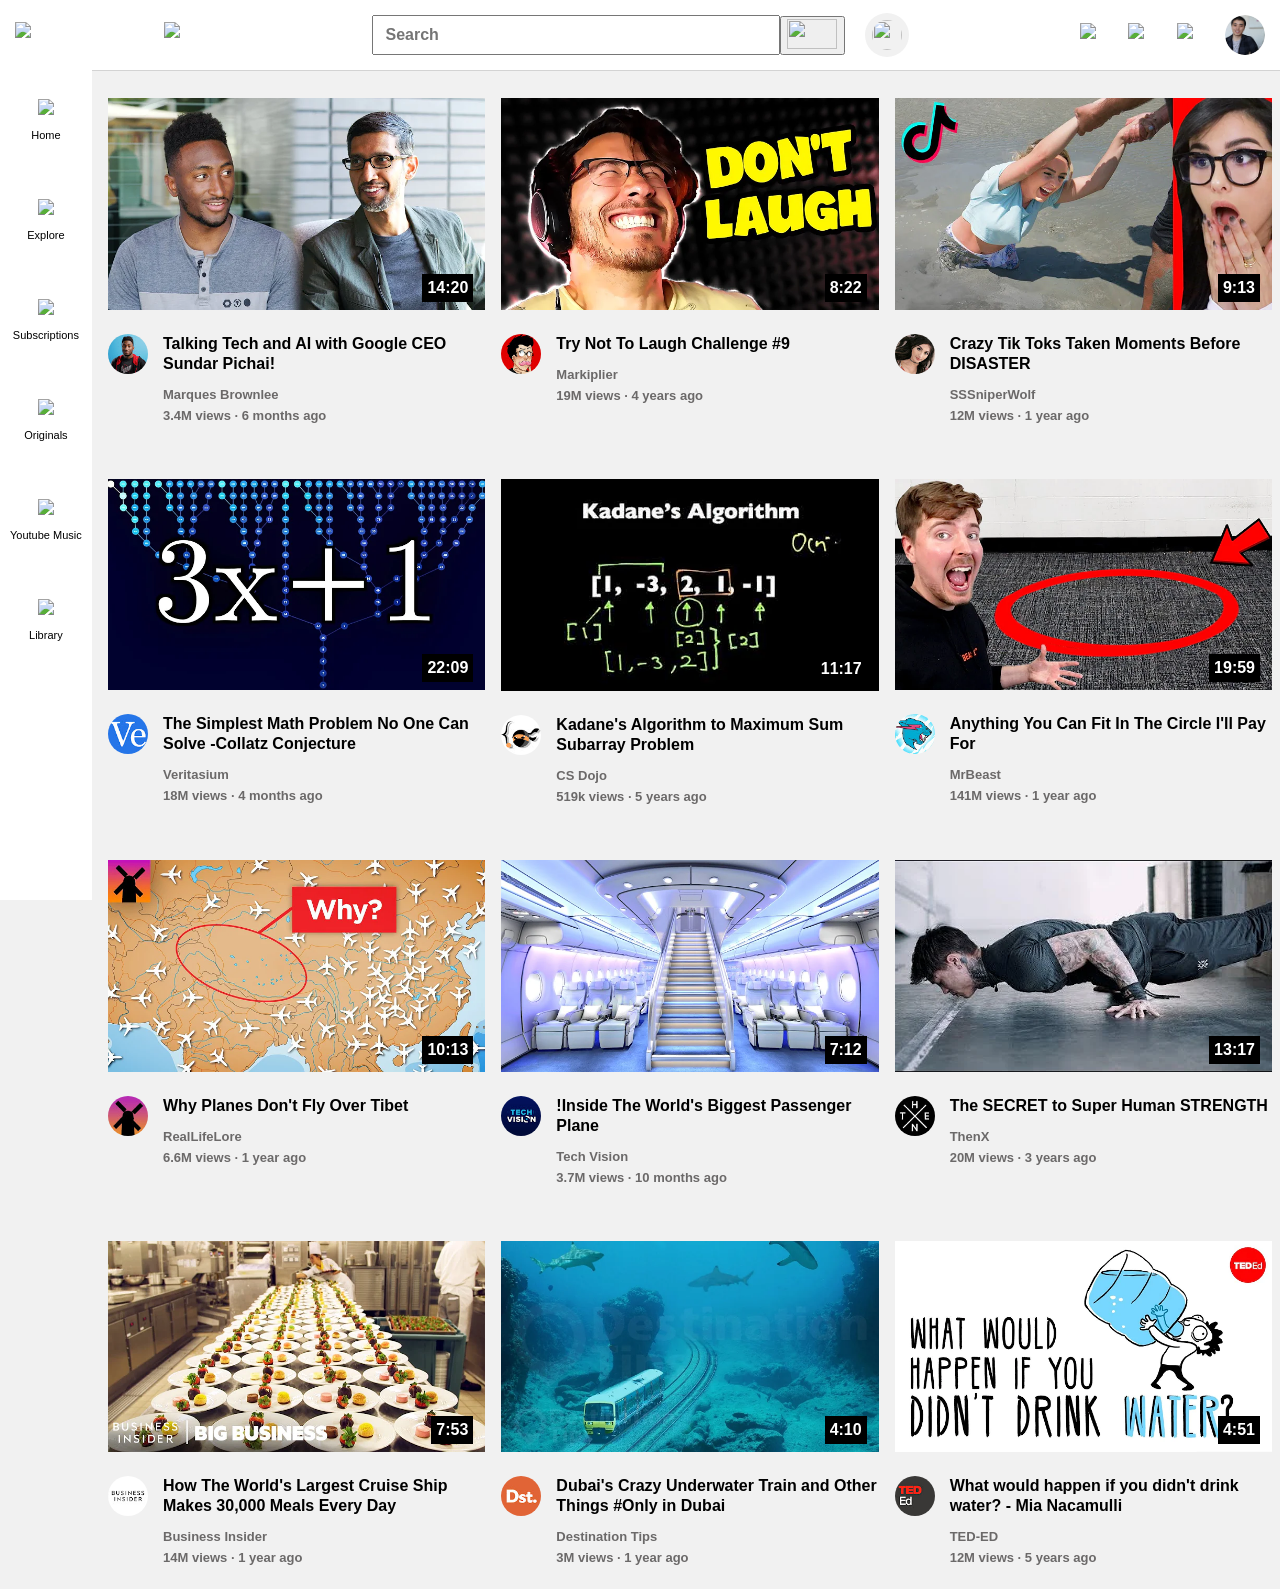
==== commit c366e9a0: "Add files via upload" ====
--- a/index.html
+++ b/index.html
@@ -2,7 +2,7 @@
 <html>
     <head>
         <title>Video Platform UI Project</title>
-        <link rel="stylesheet" href ="index.css">
+        <link rel="stylesheet" href="index.css">
     </head>
     <body>
 
@@ -279,4 +279,4 @@
 
         </div>
     </body>
-</html>
+</html>
--- a/index.css
+++ b/index.css
@@ -1,4 +1,4 @@
- body{
+body{
                 font-family: Arial, Helvetica, sans-serif;
                 padding-top:90px;
                 background-color: rgb(241, 241, 241);
@@ -187,4 +187,4 @@
                 font-weight: bold;
                 padding:5px;
                 right:12px;
-            }
+            }
